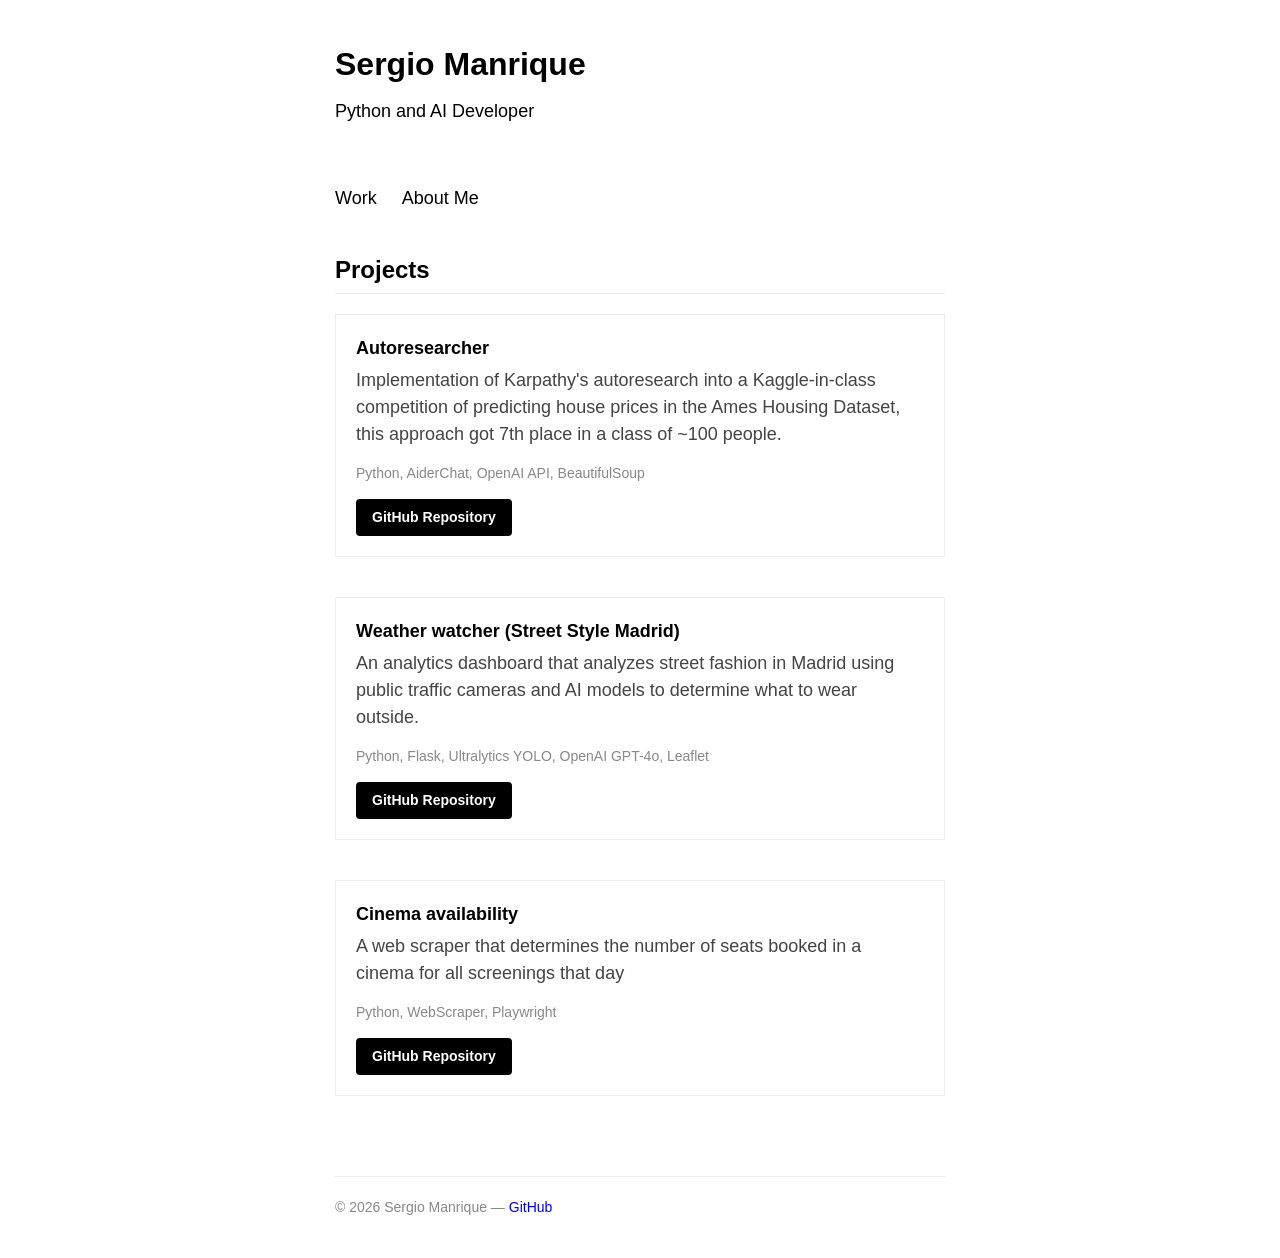
==== index.html @ 83e8e6d0 "Fixed routes" ====
<!DOCTYPE html>
<html lang="en">
<head>
    <meta charset="UTF-8">
    <meta name="viewport" content="width=device-width, initial-scale=1.0">
    <title>Sergio Manrique</title>
    <link rel="icon" type="image/png" href="./Photos/Logo_portfolio.png">
    <link rel="stylesheet" href="index.css">
</head>
<body>
    <header>
        <h1>Sergio Manrique</h1>
        <p>Python and AI Developer</p>
    </header>

    <nav>
        <a href="index.html">Work</a>
        <a href="about.html">About Me</a>
    </nav>

    <main>
        <section id="work">
            <h2>Projects</h2>
            
            <div class="project">
                <a href="autoresearcher.html" class="project-card-link">
                    <span class="project-title">Autoresearcher</span>
                    <span class="project-description">Implementation of Karpathy's autoresearch into a Kaggle-in-class competition of predicting house prices in the Ames Housing Dataset, this approach got 7th place in a class of ~100 people.</span>
                    <div class="tech-stack">Python, AiderChat, OpenAI API, BeautifulSoup</div>
                </a>
                <a href="https://github.com/sergiomanr/Autoresearcher-v3-gpto-mini" class="github-btn" target="_blank">GitHub Repository</a>
            </div>

            <div class="project">
                <a href="weather-watcher.html" class="project-card-link">
                    <span class="project-title">Weather watcher (Street Style Madrid)</span>
                    <span class="project-description">An analytics dashboard that analyzes street fashion in Madrid using public traffic cameras and AI models to determine what to wear outside.</span>
                    <div class="tech-stack">Python, Flask, Ultralytics YOLO, OpenAI GPT-4o, Leaflet</div>
                </a>
                <a href="https://github.com/sergiomanr/Weather-watcher" class="github-btn" target="_blank">GitHub Repository</a>
            </div>

            <div class="project">
                <a href="golem-availability.html" class="project-card-link">
                    <span class="project-title">Cinema availability</span>
                    <span class="project-description">A web scraper that determines the number of seats booked in a cinema for all screenings that day</span>
                    <div class="tech-stack">Python, WebScraper, Playwright</div>
                </a>
                <a href="https://github.com/sergiomanr/golem-seat-availability" class="github-btn" target="_blank">GitHub Repository</a>
            </div>
        </section>
    </main>

    <footer class="footer">
        <p>&copy; 2026 Sergio Manrique — <a href="https://github.com/sergiomanr">GitHub</a></p>
    </footer>
</body>
</html>
---- index.css ----
:root {
    --bg-color: #ffffff;
    --text-color: #000000;
    --link-color: #0000ff;
    --font-stack: -apple-system, BlinkMacSystemFont, "Segoe UI", Roboto, Helvetica, Arial, sans-serif, "Apple Color Emoji", "Segoe UI Emoji";
}

* {
    margin: 0;
    padding: 0;
    box-sizing: border-box;
}

body {
    background-color: var(--bg-color);
    color: var(--text-color);
    font-family: var(--font-stack);
    line-height: 1.5;
    padding: 40px 20px;
    max-width: 650px;
    margin: 0 auto;
    font-size: 18px;
    transition: max-width 0.3s ease;
}

body.wide-container {
    max-width: 900px;
}

header {
    margin-bottom: 60px;
}

h1 {
    font-size: 32px;
    font-weight: 700;
    margin-bottom: 10px;
}

nav {
    margin-bottom: 40px;
}

nav a {
    margin-right: 20px;
    text-decoration: none;
    color: var(--text-color);
    font-weight: 500;
}

/* nav a:hover {
    text-decoration: underline;
} */

section {
    margin-bottom: 40px;
}

h2 {
    font-size: 24px;
    font-weight: 700;
    margin-bottom: 20px;
    border-bottom: 1px solid #eee;
    padding-bottom: 5px;
}

.project {
    margin-bottom: 40px;
    padding: 20px;
    border: 1px solid #eee;
    transition: background-color 0.3s ease;
    position: relative;
    cursor: pointer;
    text-decoration: none;
    display: block;
    color: inherit;
}

.project:hover {
    background-color: #f5f5f5;
}

.project-card-link {
    text-decoration: none;
    color: inherit;
    display: block;
    margin-bottom: 15px;
}

.project-card-link::after {
    content: "";
    position: absolute;
    top: 0;
    left: 0;
    right: 0;
    bottom: 0;
    z-index: 1;
}

.project-title {
    font-weight: 700;
    display: block;
    color: var(--text-color);
    margin-bottom: 5px;
}

.project-description {
    color: #444;
    display: block;
    margin-bottom: 15px;
}

.tech-stack {
    font-size: 14px;
    color: #888;
}

.github-btn {
    display: inline-block;
    padding: 8px 16px;
    background-color: #000;
    color: #fff;
    text-decoration: none;
    font-size: 14px;
    font-weight: 600;
    border-radius: 4px;
    transition: opacity 0.2s ease;
    position: relative;
    z-index: 2;
}

.github-btn:hover {
    opacity: 0.8;
}

.project-image {
    max-width: 620px;
    height: auto;
    margin: 30px 0;
    border: 1px solid #eee;
}

.gallery {
    display: grid;
    grid-template-columns: repeat(auto-fill, minmax(200px, 1fr));
    gap: 15px;
    margin: 30px 0;
}

.gallery-image {
    width: 100%;
    height: 150px;
    object-fit: cover;
    border: 1px solid #eee;
    cursor: pointer;
    transition: transform 0.2s ease;
}

.gallery-image:hover {
    transform: scale(1.02);
}

.footer {
    margin-top: 80px;
    font-size: 14px;
    color: #888;
    border-top: 1px solid #eee;
    padding-top: 20px;
}

a {
    color: var(--link-color);
    text-decoration: none;
}

/* a:hover {
    text-decoration: underline;
} */

img {
    max-width: 100%;
    height: auto;
    display: block;
}

.about-content {
    margin-top: 20px;
}

.resume-link {
    display: inline-block;
    margin-top: 20px;
    font-weight: 600;
}
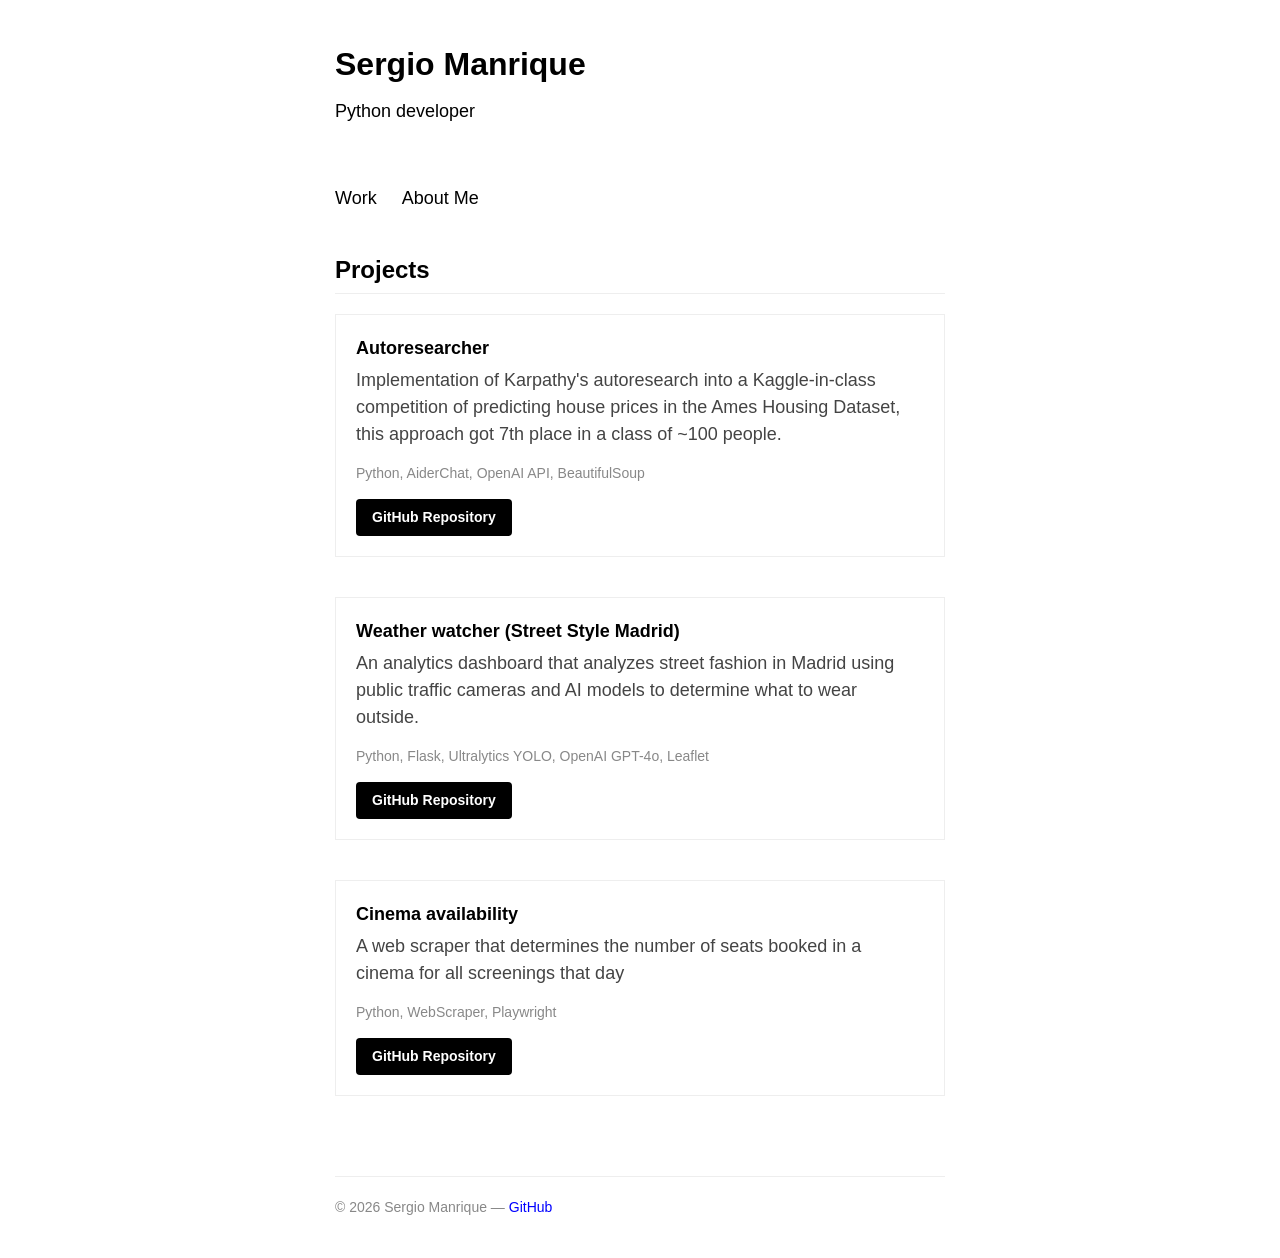
==== commit 79d13be5: "Changed about" ====
--- a/index.html
+++ b/index.html
@@ -10,7 +10,7 @@
 <body>
     <header>
         <h1>Sergio Manrique</h1>
-        <p>Python and AI Developer</p>
+        <p>Python developer</p>
     </header>
 
     <nav>
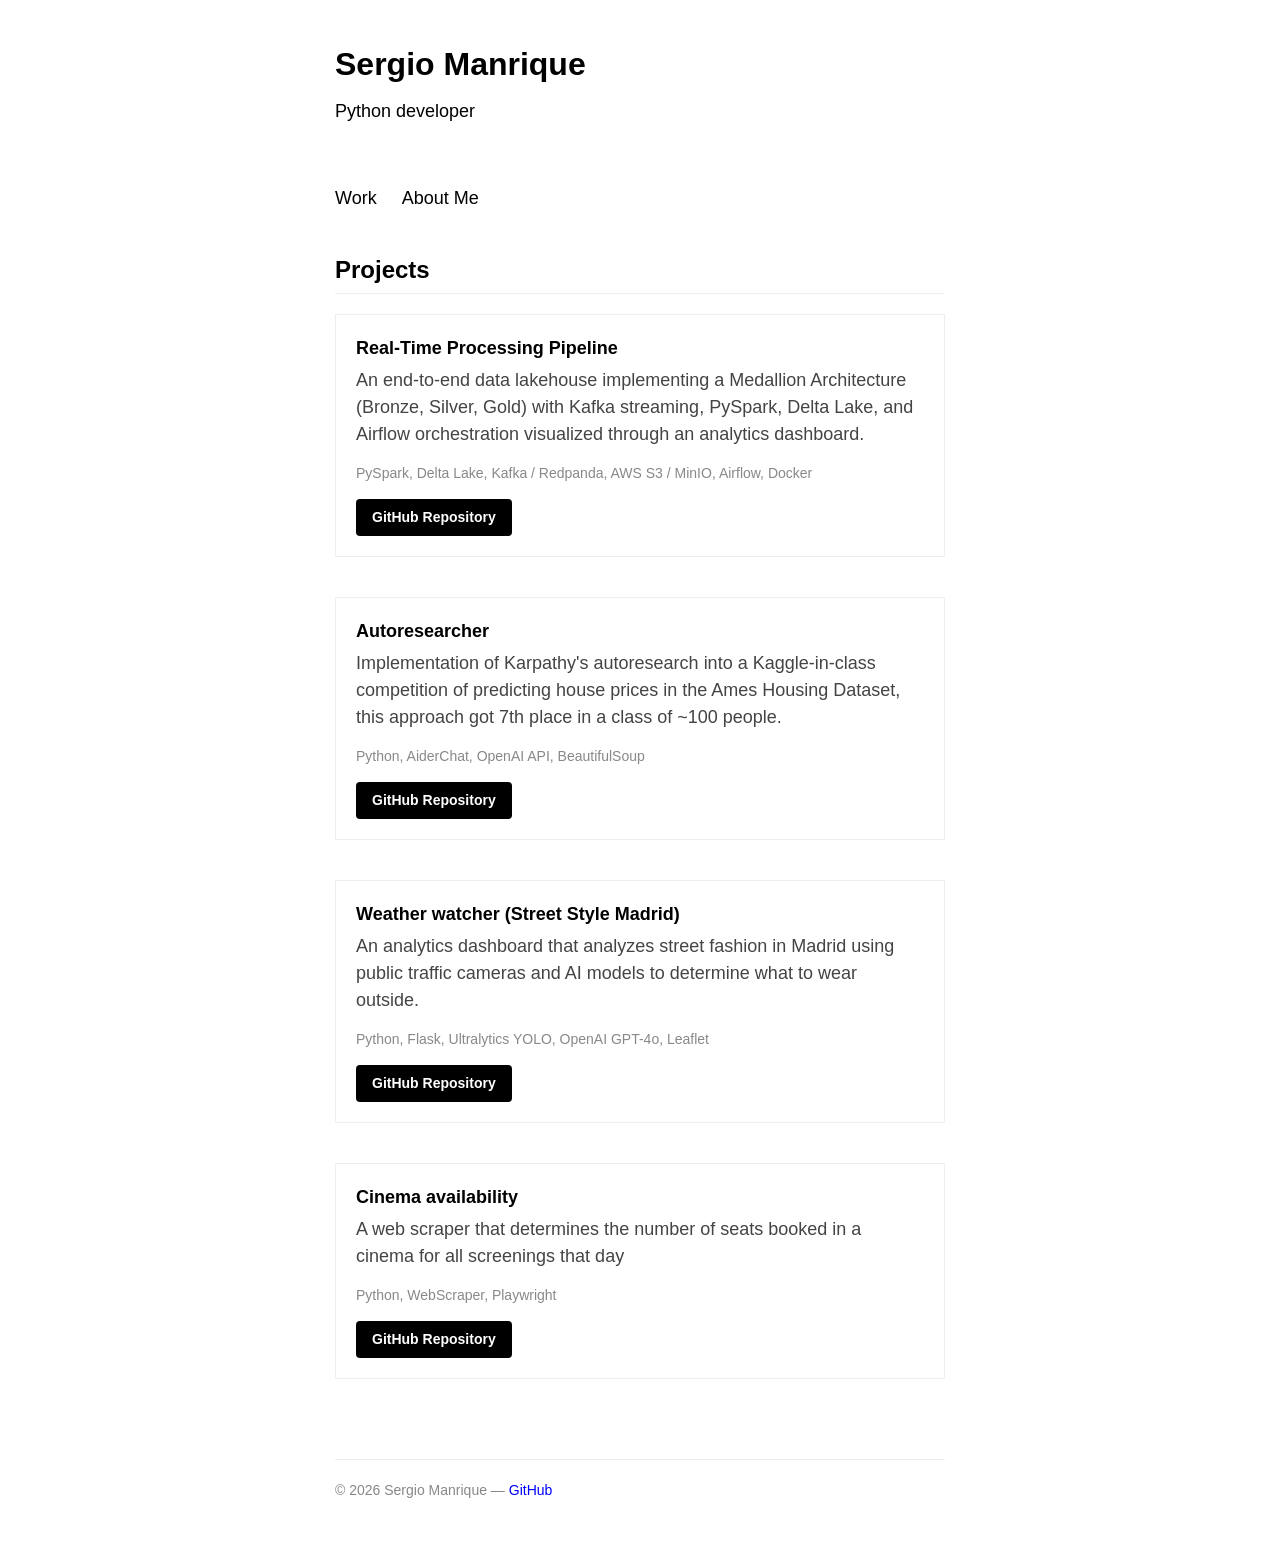
==== commit e8ab8475: "Added realtime" ====
--- a/index.html
+++ b/index.html
@@ -22,6 +22,15 @@
         <section id="work">
             <h2>Projects</h2>
             
+            <div class="project">
+                <a href="realtime-pipeline.html" class="project-card-link">
+                    <span class="project-title">Real-Time Processing Pipeline</span>
+                    <span class="project-description">An end-to-end data lakehouse implementing a Medallion Architecture (Bronze, Silver, Gold) with Kafka streaming, PySpark, Delta Lake, and Airflow orchestration visualized through an analytics dashboard.</span>
+                    <div class="tech-stack">PySpark, Delta Lake, Kafka / Redpanda, AWS S3 / MinIO, Airflow, Docker</div>
+                </a>
+                <a href="https://github.com/sergiomanr/Real-time-processing-pipeline" class="github-btn" target="_blank">GitHub Repository</a>
+            </div>
+
             <div class="project">
                 <a href="autoresearcher.html" class="project-card-link">
                     <span class="project-title">Autoresearcher</span>
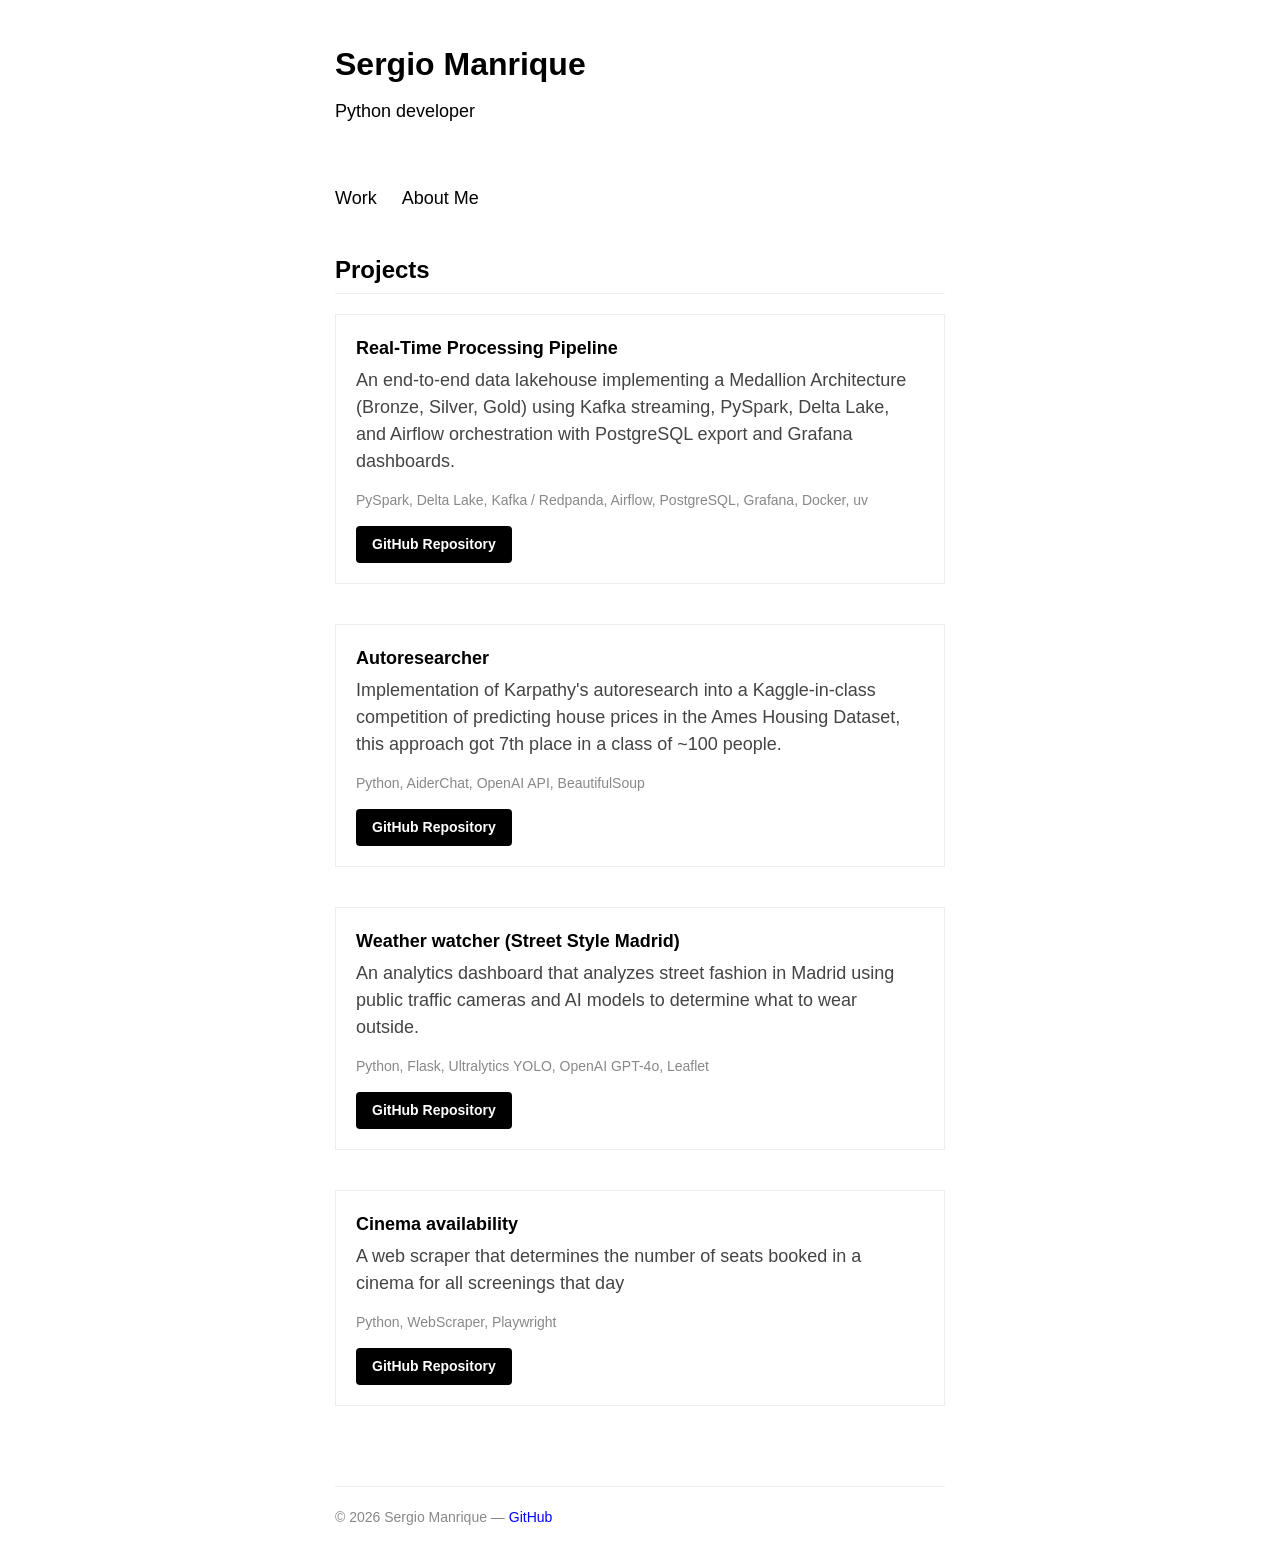
==== commit 20cecd73: "Update on Real-Time" ====
--- a/index.html
+++ b/index.html
@@ -25,8 +25,8 @@
             <div class="project">
                 <a href="realtime-pipeline.html" class="project-card-link">
                     <span class="project-title">Real-Time Processing Pipeline</span>
-                    <span class="project-description">An end-to-end data lakehouse implementing a Medallion Architecture (Bronze, Silver, Gold) with Kafka streaming, PySpark, Delta Lake, and Airflow orchestration visualized through an analytics dashboard.</span>
-                    <div class="tech-stack">PySpark, Delta Lake, Kafka / Redpanda, AWS S3 / MinIO, Airflow, Docker</div>
+                    <span class="project-description">An end-to-end data lakehouse implementing a Medallion Architecture (Bronze, Silver, Gold) using Kafka streaming, PySpark, Delta Lake, and Airflow orchestration with PostgreSQL export and Grafana dashboards.</span>
+                    <div class="tech-stack">PySpark, Delta Lake, Kafka / Redpanda, Airflow, PostgreSQL, Grafana, Docker, uv</div>
                 </a>
                 <a href="https://github.com/sergiomanr/Real-time-processing-pipeline" class="github-btn" target="_blank">GitHub Repository</a>
             </div>
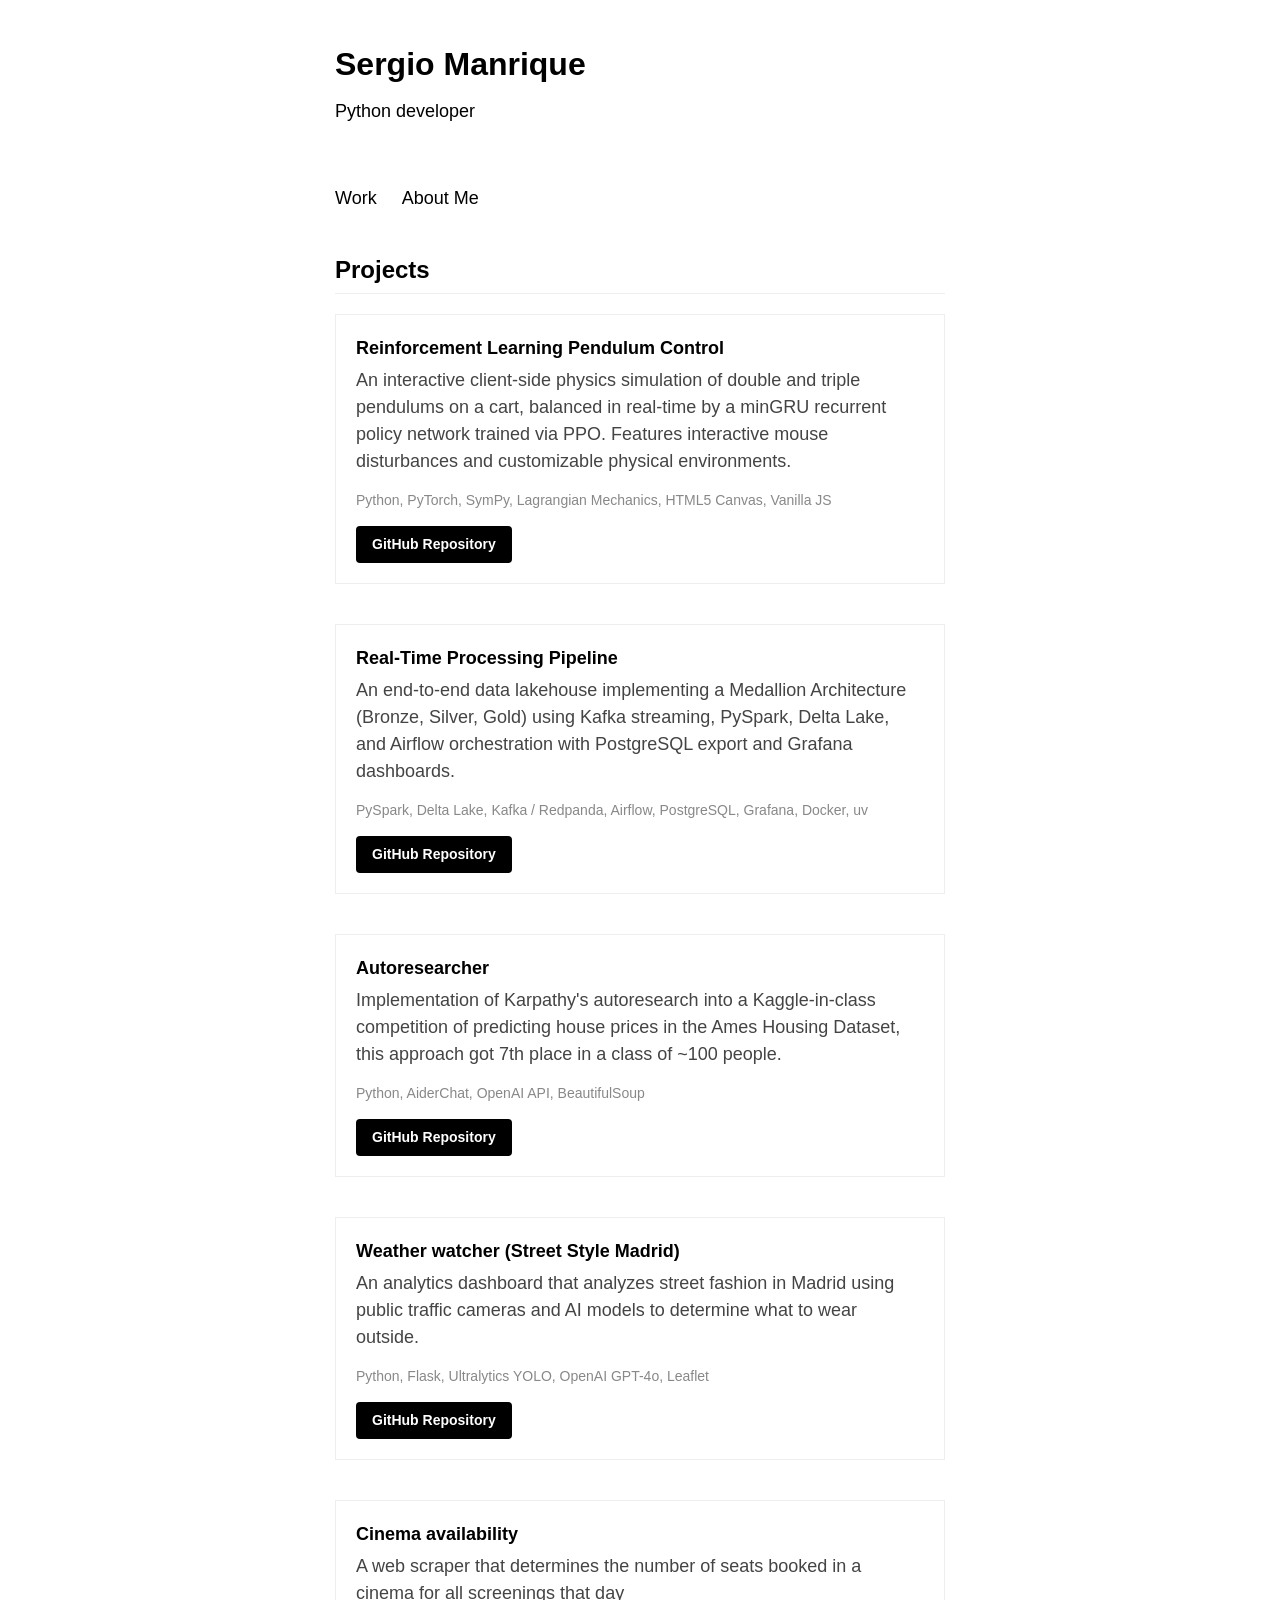
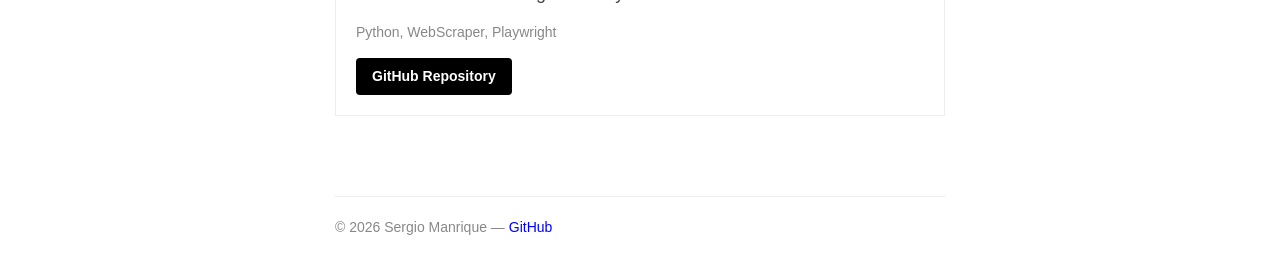
==== commit c7cde0ee: "feat: use directory models for live demo with correct 500N force scaling and feedforward settings" ====
--- a/index.html
+++ b/index.html
@@ -22,6 +22,15 @@
         <section id="work">
             <h2>Projects</h2>
             
+            <div class="project">
+                <a href="rl-pendulum.html" class="project-card-link">
+                    <span class="project-title">Reinforcement Learning Pendulum Control</span>
+                    <span class="project-description">An interactive client-side physics simulation of double and triple pendulums on a cart, balanced in real-time by a minGRU recurrent policy network trained via PPO. Features interactive mouse disturbances and customizable physical environments.</span>
+                    <div class="tech-stack">Python, PyTorch, SymPy, Lagrangian Mechanics, HTML5 Canvas, Vanilla JS</div>
+                </a>
+                <a href="https://github.com/sergiomanr/rl" class="github-btn" target="_blank">GitHub Repository</a>
+            </div>
+
             <div class="project">
                 <a href="realtime-pipeline.html" class="project-card-link">
                     <span class="project-title">Real-Time Processing Pipeline</span>
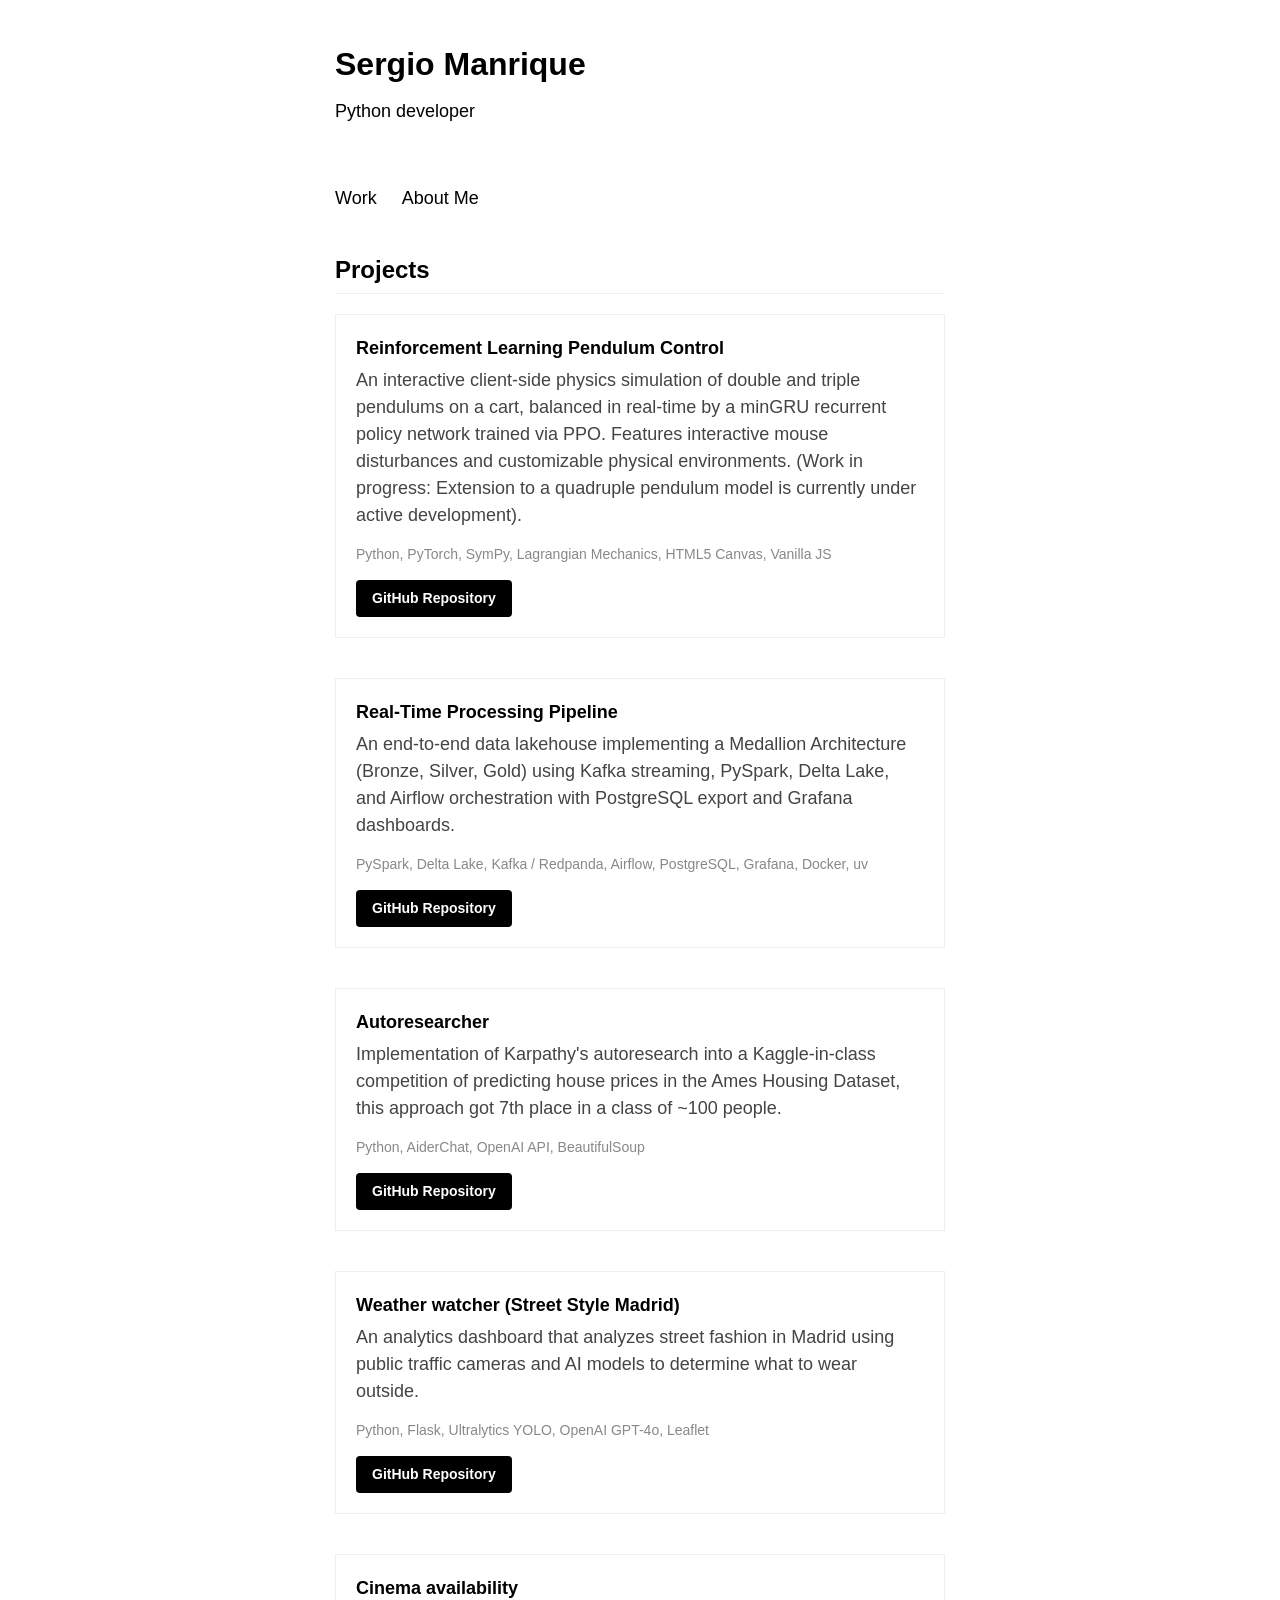
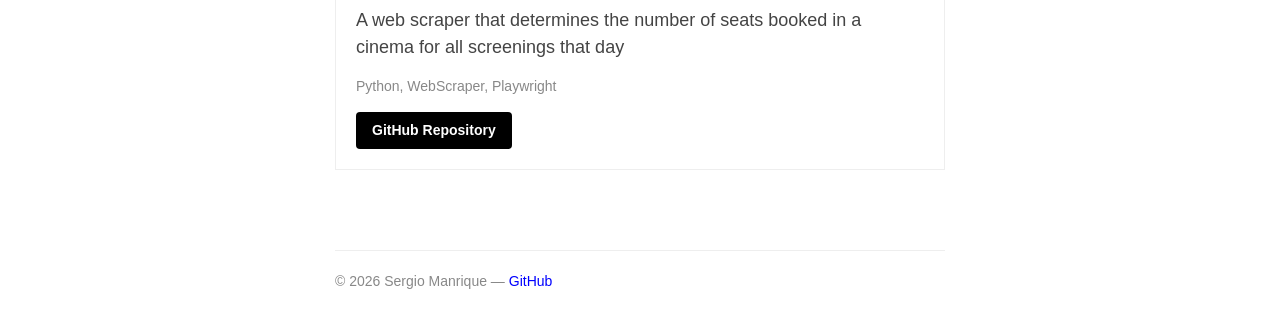
==== commit f8eed64c: "docs: add note about ongoing research on quadruple pendulum" ====
--- a/index.html
+++ b/index.html
@@ -25,7 +25,7 @@
             <div class="project">
                 <a href="rl-pendulum.html" class="project-card-link">
                     <span class="project-title">Reinforcement Learning Pendulum Control</span>
-                    <span class="project-description">An interactive client-side physics simulation of double and triple pendulums on a cart, balanced in real-time by a minGRU recurrent policy network trained via PPO. Features interactive mouse disturbances and customizable physical environments.</span>
+                    <span class="project-description">An interactive client-side physics simulation of double and triple pendulums on a cart, balanced in real-time by a minGRU recurrent policy network trained via PPO. Features interactive mouse disturbances and customizable physical environments. (Work in progress: Extension to a quadruple pendulum model is currently under active development).</span>
                     <div class="tech-stack">Python, PyTorch, SymPy, Lagrangian Mechanics, HTML5 Canvas, Vanilla JS</div>
                 </a>
                 <a href="https://github.com/sergiomanr/rl" class="github-btn" target="_blank">GitHub Repository</a>
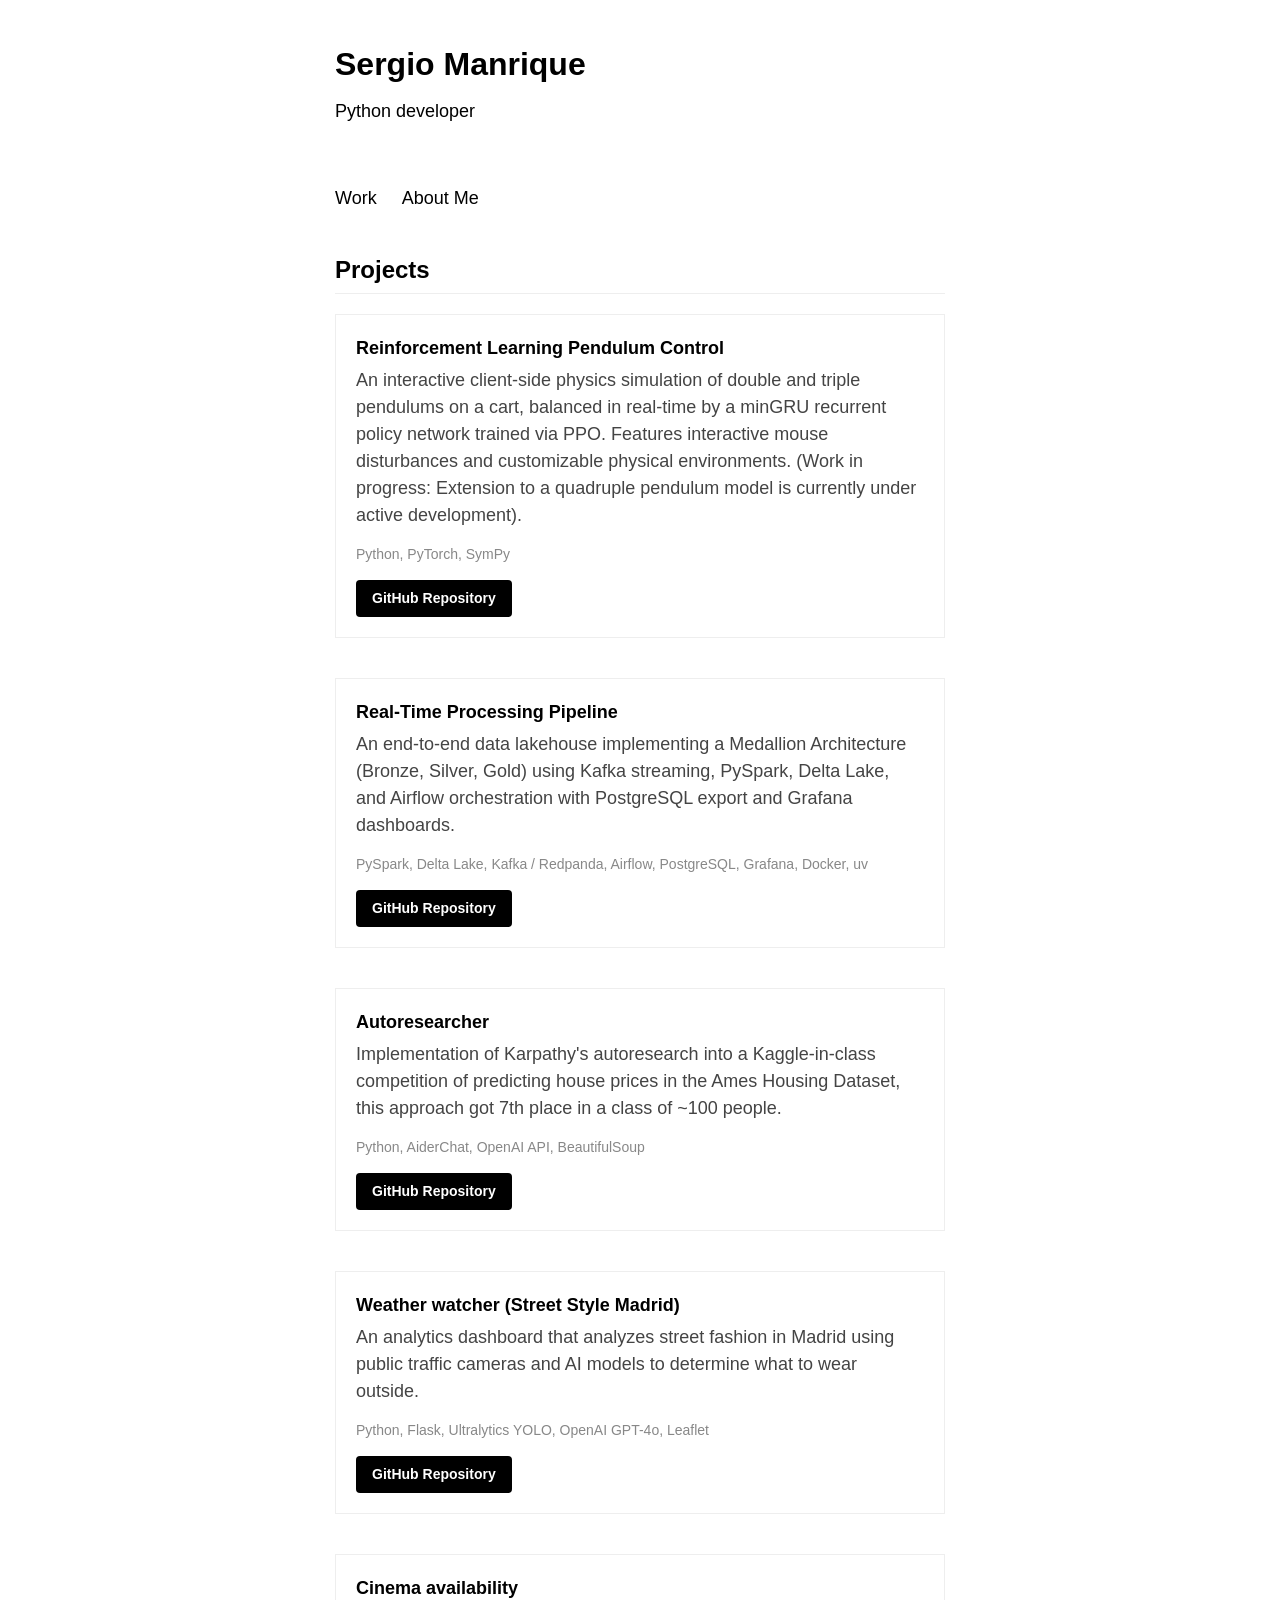
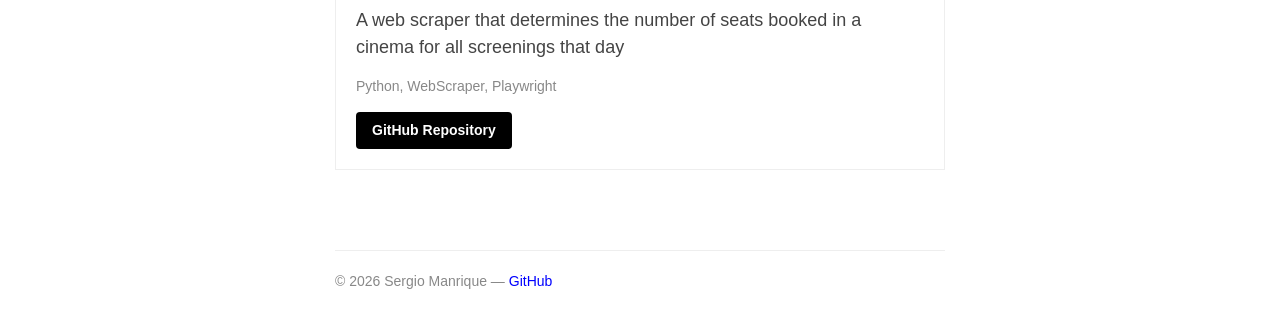
==== commit 4814bc7e: "More stuff" ====
--- a/index.html
+++ b/index.html
@@ -26,7 +26,7 @@
                 <a href="rl-pendulum.html" class="project-card-link">
                     <span class="project-title">Reinforcement Learning Pendulum Control</span>
                     <span class="project-description">An interactive client-side physics simulation of double and triple pendulums on a cart, balanced in real-time by a minGRU recurrent policy network trained via PPO. Features interactive mouse disturbances and customizable physical environments. (Work in progress: Extension to a quadruple pendulum model is currently under active development).</span>
-                    <div class="tech-stack">Python, PyTorch, SymPy, Lagrangian Mechanics, HTML5 Canvas, Vanilla JS</div>
+                    <div class="tech-stack">Python, PyTorch, SymPy</div>
                 </a>
                 <a href="https://github.com/sergiomanr/rl" class="github-btn" target="_blank">GitHub Repository</a>
             </div>
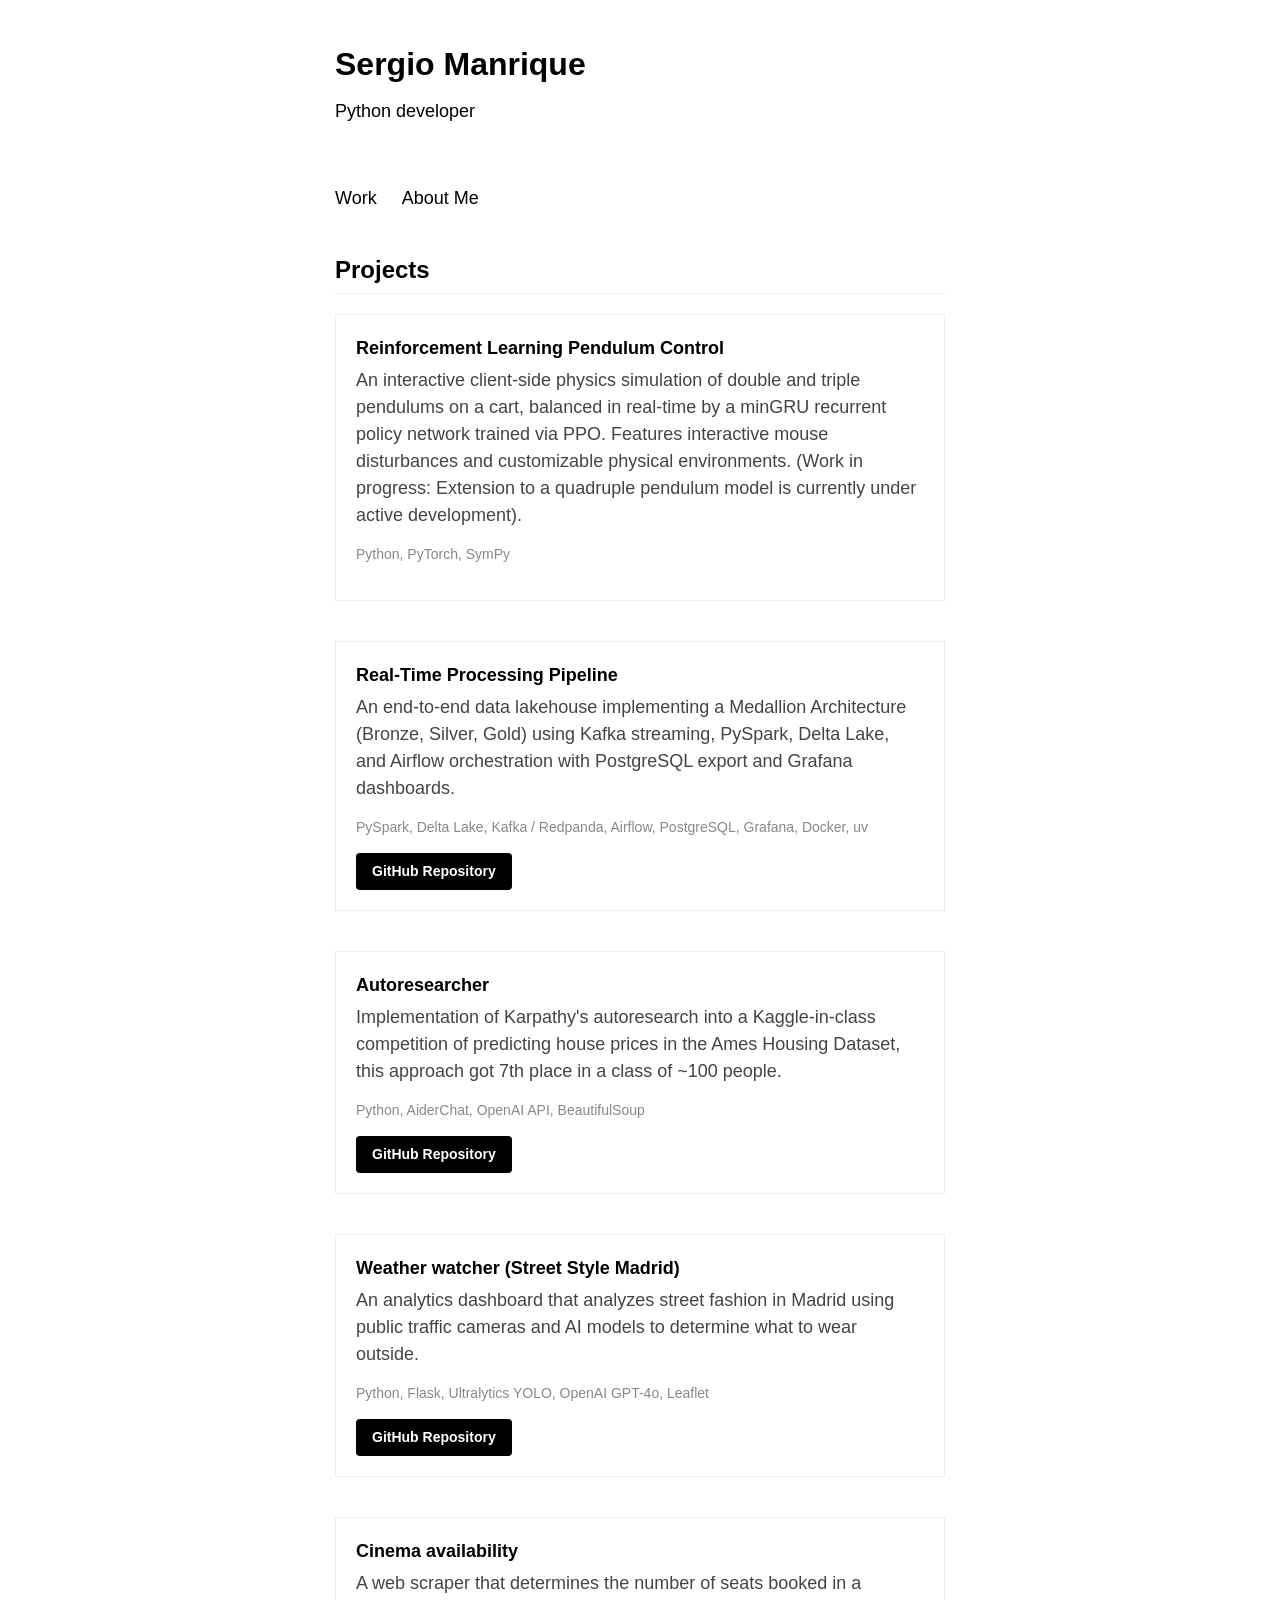
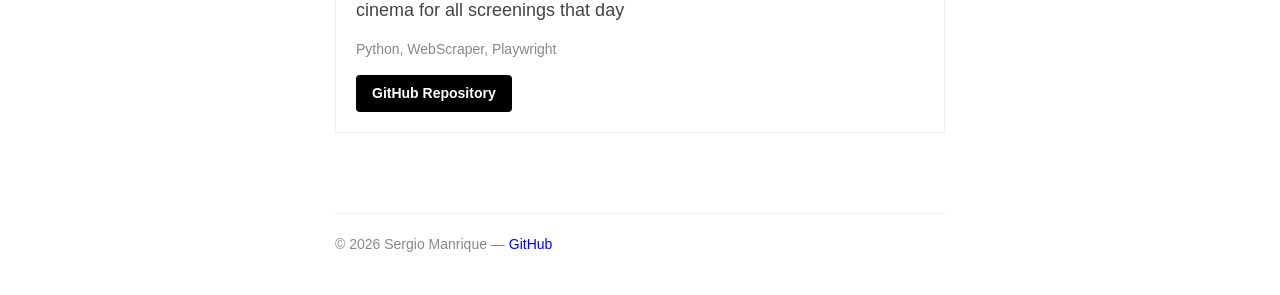
==== commit 26a6b6d0: "Github repo for rl removed" ====
--- a/index.html
+++ b/index.html
@@ -28,7 +28,7 @@
                     <span class="project-description">An interactive client-side physics simulation of double and triple pendulums on a cart, balanced in real-time by a minGRU recurrent policy network trained via PPO. Features interactive mouse disturbances and customizable physical environments. (Work in progress: Extension to a quadruple pendulum model is currently under active development).</span>
                     <div class="tech-stack">Python, PyTorch, SymPy</div>
                 </a>
-                <a href="https://github.com/sergiomanr/rl" class="github-btn" target="_blank">GitHub Repository</a>
+                <!-- <a href="https://github.com/sergiomanr/rl" class="github-btn" target="_blank">GitHub Repository</a> -->
             </div>
 
             <div class="project">
